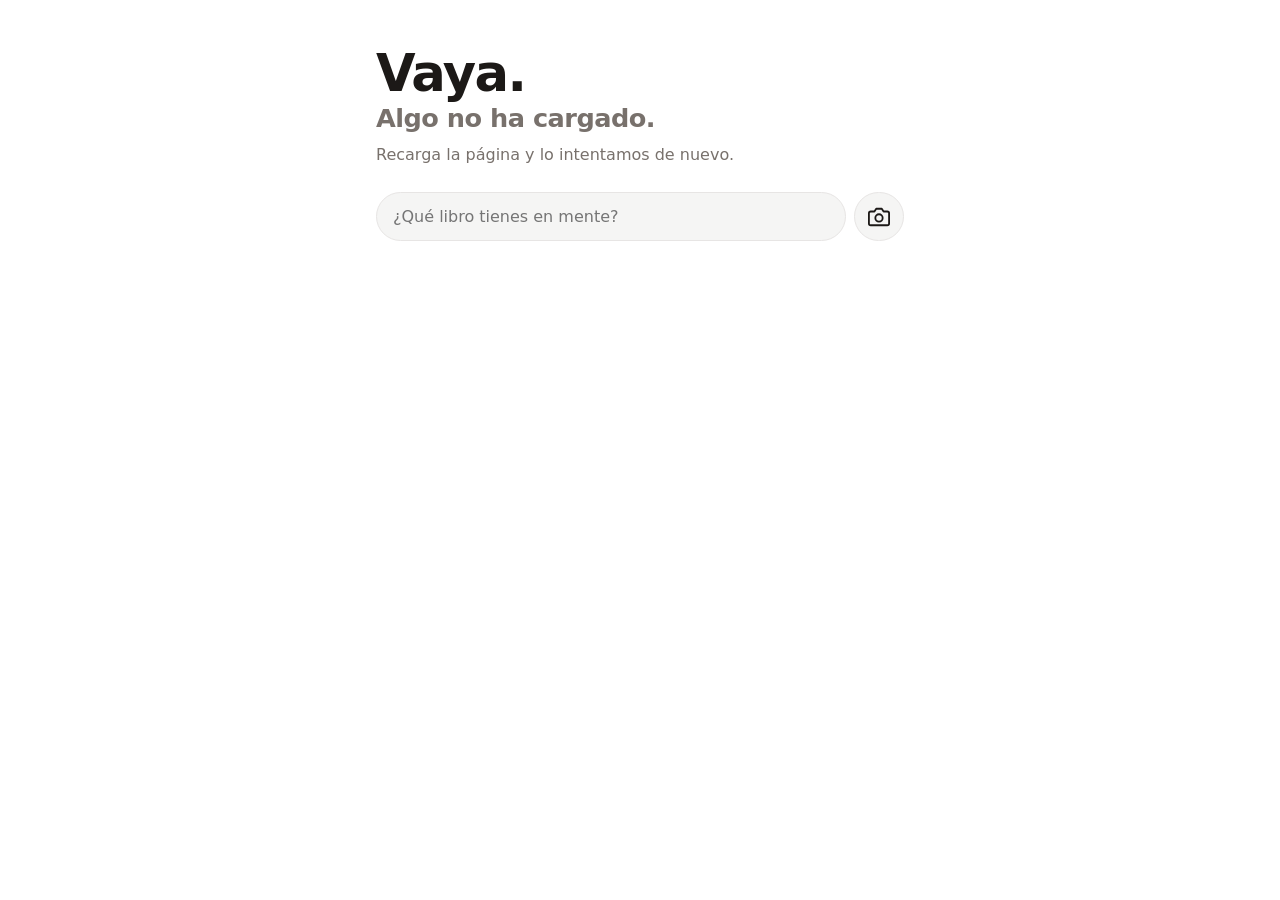
==== index.html @ 594424d7 "Fase 2: apuntar libros (reservar o en casa) y reservar de la lista de deseos Co-Authored-By: Claude " ====
<!doctype html>
<html lang="es">
<head>
  <meta charset="utf-8">
  <meta name="viewport" content="width=device-width, initial-scale=1">
  <title>Biblioteca</title>
  <link rel="stylesheet" href="tema.css">
  <link rel="stylesheet" href="estilos.css">
</head>
<body>
  <main>
    <header id="portada">
      <p id="cifra">…</p>
      <p id="lema">Y contando.</p>
      <p id="resumen" class="suave">Cargando libros…</p>
    </header>

    <form id="buscador" role="search">
      <input id="consulta" type="search" placeholder="¿Qué libro tienes en mente?" autocomplete="off" enterkeyhint="search">
      <button id="camara" type="button" aria-label="Escanear código de barras">
        <svg viewBox="0 0 24 24" width="22" height="22" fill="none" stroke="currentColor" stroke-width="2" stroke-linecap="round" stroke-linejoin="round"><path d="M23 19a2 2 0 0 1-2 2H3a2 2 0 0 1-2-2V8a2 2 0 0 1 2-2h4l2-3h6l2 3h4a2 2 0 0 1 2 2z"/><circle cx="12" cy="13" r="4"/></svg>
      </button>
    </form>

    <div id="escaneado" hidden></div>
    <div id="veredicto" hidden></div>
    <button id="cotillea" type="button" hidden>Cotillea su biblioteca</button>
    <ul id="resultados"></ul>
  </main>

  <div id="escaner" class="capa" hidden>
    <div class="caja">
      <p class="caja-titulo">Dale la vuelta al libro.</p>
      <p class="suave">Enfoca el código de barras de la contraportada.</p>
      <div id="lector"></div>
      <p id="escaner-aviso" class="suave"></p>
      <button id="escaner-cerrar" type="button" class="secundario">Cancelar</button>
    </div>
  </div>

  <div id="formulario" class="capa" hidden>
    <form id="form" class="caja" novalidate>
      <p id="form-titulo" class="caja-titulo">Apúntalo.</p>
      <p id="form-sub" class="suave"></p>
      <div id="form-libro">
        <div class="opciones">
          <label><input type="radio" name="estado" value="Reservado"><span>Se lo voy a regalar</span></label>
          <label><input type="radio" name="estado" value="En casa"><span>Ya está en casa</span></label>
        </div>
        <label class="campo">Título<input name="titulo" maxlength="200" autocomplete="off"></label>
        <label class="campo">Autor<input name="autor" maxlength="200" autocomplete="off"></label>
        <label class="campo">ISBN <span class="suave">· opcional, rellena el resto solo</span><input name="isbn" inputmode="numeric" maxlength="17" autocomplete="off"></label>
      </div>
      <label id="form-nombre" class="campo">Tu nombre <span class="suave">· opcional, solo lo verán los padres</span><input name="nombre" maxlength="60" autocomplete="given-name"></label>
      <p id="form-aviso" class="aviso"></p>
      <button id="form-enviar" type="submit" class="primario">Apuntarlo</button>
      <button id="form-cerrar" type="button" class="secundario">Cancelar</button>
    </form>
  </div>

  <script src="config.js"></script>
  <script src="datos-ejemplo.js"></script>
  <script src="app.js"></script>
</body>
</html>
---- tema.css ----
/* Tema visual: colores y tipografía. Cambiar este archivo cambia el aspecto, no el funcionamiento. */
:root {
  --fondo: #ffffff;
  --superficie: #f5f5f4;
  --texto: #1c1917;
  --texto-suave: #78716c;
  --borde: #e7e5e4;
  --acento: #1c1917;

  --en-casa: #15803d;
  --reservado: #b45309;
  --deseo: #7c3aed;
  --no-tiene: #78716c;

  --fuente: system-ui, -apple-system, "Segoe UI", Roboto, sans-serif;
  --radio: 14px;
}
---- estilos.css ----
/* Estructura y disposición. Los colores vienen de tema.css. */
[hidden] { display: none !important; }
* { box-sizing: border-box; }

body {
  margin: 0;
  background: var(--fondo);
  color: var(--texto);
  font-family: var(--fuente);
  -webkit-text-size-adjust: 100%;
}

main {
  max-width: 560px;
  margin: 0 auto;
  padding: 24px 16px 48px;
}

#portada { margin: 24px 0 20px; }
#cifra { font-size: 3.2rem; font-weight: 700; letter-spacing: -0.03em; line-height: 1; margin: 0; }
#lema { font-size: 1.6rem; font-weight: 700; letter-spacing: -0.02em; color: var(--texto-suave); margin: 4px 0 12px; }
.suave { color: var(--texto-suave); margin: 0; }

#cotillea {
  margin: 20px 0 0;
  padding: 0;
  border: 0;
  background: none;
  color: var(--acento);
  font: inherit;
  font-weight: 600;
  cursor: pointer;
}
#cotillea::after { content: " →"; }
#cotillea[aria-expanded="true"]::after { content: " ↑"; }

#buscador {
  display: flex;
  gap: 8px;
  position: sticky;
  top: 0;
  padding: 8px 0;
  background: var(--fondo);
}

#consulta {
  flex: 1;
  min-width: 0;
  font: inherit;
  font-size: 1rem; /* 16px evita el zoom automático en iPhone */
  padding: 14px 16px;
  border: 1px solid var(--borde);
  border-radius: 999px;
  background: var(--superficie);
  color: var(--texto);
}
#consulta:focus { outline: 2px solid var(--acento); outline-offset: 1px; }

#camara {
  flex: none;
  width: 50px;
  border: 1px solid var(--borde);
  border-radius: 999px;
  background: var(--superficie);
  color: var(--texto);
  display: grid;
  place-items: center;
  cursor: pointer;
}

#veredicto {
  margin: 16px 0 8px;
  padding: 14px 16px;
  border-radius: var(--radio);
  background: var(--superficie);
  font-weight: 600;
}
#veredicto small { display: block; font-weight: 400; color: var(--texto-suave); margin-top: 4px; }

#escaneado {
  display: flex;
  gap: 14px;
  align-items: center;
  margin: 16px 0 0;
  color: var(--texto-suave);
  font-size: 0.9rem;
}
#escaneado strong { display: block; color: var(--texto); font-size: 1rem; }

.capa {
  position: fixed;
  inset: 0;
  z-index: 10;
  background: rgb(0 0 0 / 0.6);
  display: grid;
  place-items: center;
  padding: 16px;
  overflow-y: auto;
}
.capa[hidden] { display: none; }
.caja {
  width: 100%;
  max-width: 420px;
  background: var(--fondo);
  border-radius: var(--radio);
  padding: 20px;
  text-align: center;
}
.caja-titulo { font-size: 1.3rem; font-weight: 700; margin: 0 0 4px; }
#lector { margin: 16px 0 8px; border-radius: 10px; overflow: hidden; background: #000; min-height: 200px; }
#lector video { width: 100% !important; display: block; }
#escaner-aviso:empty { display: none; }

.primario, .secundario {
  display: block;
  width: 100%;
  margin-top: 8px;
  padding: 13px 20px;
  border-radius: 999px;
  font: inherit;
  font-weight: 600;
  cursor: pointer;
}
.primario { border: 0; background: var(--acento); color: var(--fondo); }
.primario:disabled { opacity: 0.5; }
.secundario { border: 1px solid var(--borde); background: var(--superficie); color: var(--texto); }

.acciones { margin-top: 12px; }
#veredicto .enlace, .reservar {
  margin-top: 10px;
  padding: 0;
  border: 0;
  background: none;
  color: var(--acento);
  font: inherit;
  font-size: 0.9rem;
  font-weight: 600;
  text-decoration: underline;
  cursor: pointer;
}
.reservar { display: block; margin-top: 8px; }

#form { text-align: left; }
#form .caja-titulo, #form > .suave { text-align: center; }
.opciones { display: flex; gap: 8px; margin: 16px 0 4px; }
.opciones label { flex: 1; }
.opciones input { position: absolute; opacity: 0; }
.opciones span {
  display: block;
  padding: 10px 8px;
  border: 1px solid var(--borde);
  border-radius: 10px;
  text-align: center;
  font-size: 0.9rem;
  font-weight: 600;
  cursor: pointer;
}
.opciones input:checked + span { border-color: var(--acento); background: var(--superficie); outline: 1px solid var(--acento); }
.opciones input:focus-visible + span { outline: 2px solid var(--acento); }
.campo { display: block; margin-top: 12px; font-size: 0.9rem; font-weight: 600; }
.campo .suave { font-weight: 400; }
.campo input {
  display: block;
  width: 100%;
  margin-top: 4px;
  padding: 12px 14px;
  border: 1px solid var(--borde);
  border-radius: 10px;
  background: var(--superficie);
  color: var(--texto);
  font: inherit;
  font-size: 1rem;
  font-weight: 400;
}
.aviso { min-height: 1.2em; margin: 12px 0 0; font-size: 0.9rem; color: var(--reservado); text-align: center; }

#resultados { list-style: none; padding: 0; margin: 8px 0 0; }

.libro {
  display: flex;
  gap: 14px;
  padding: 12px 0;
  border-bottom: 1px solid var(--borde);
}

.portada {
  flex: none;
  width: 56px;
  height: 78px;
  border-radius: 6px;
  background: var(--superficie);
  object-fit: cover;
  display: grid;
  place-items: center;
  font-size: 1.4rem;
  font-weight: 700;
  color: var(--texto-suave);
}

.datos { min-width: 0; }
.datos h2 { font-size: 1rem; margin: 2px 0; }
.datos p { margin: 2px 0; color: var(--texto-suave); font-size: 0.9rem; }

.estado {
  display: inline-block;
  margin-top: 6px;
  padding: 3px 10px;
  border-radius: 999px;
  font-size: 0.8rem;
  font-weight: 600;
  color: #fff;
}
.estado.en-casa { background: var(--en-casa); }
.estado.reservado { background: var(--reservado); }
.estado.lista-deseos { background: var(--deseo); }
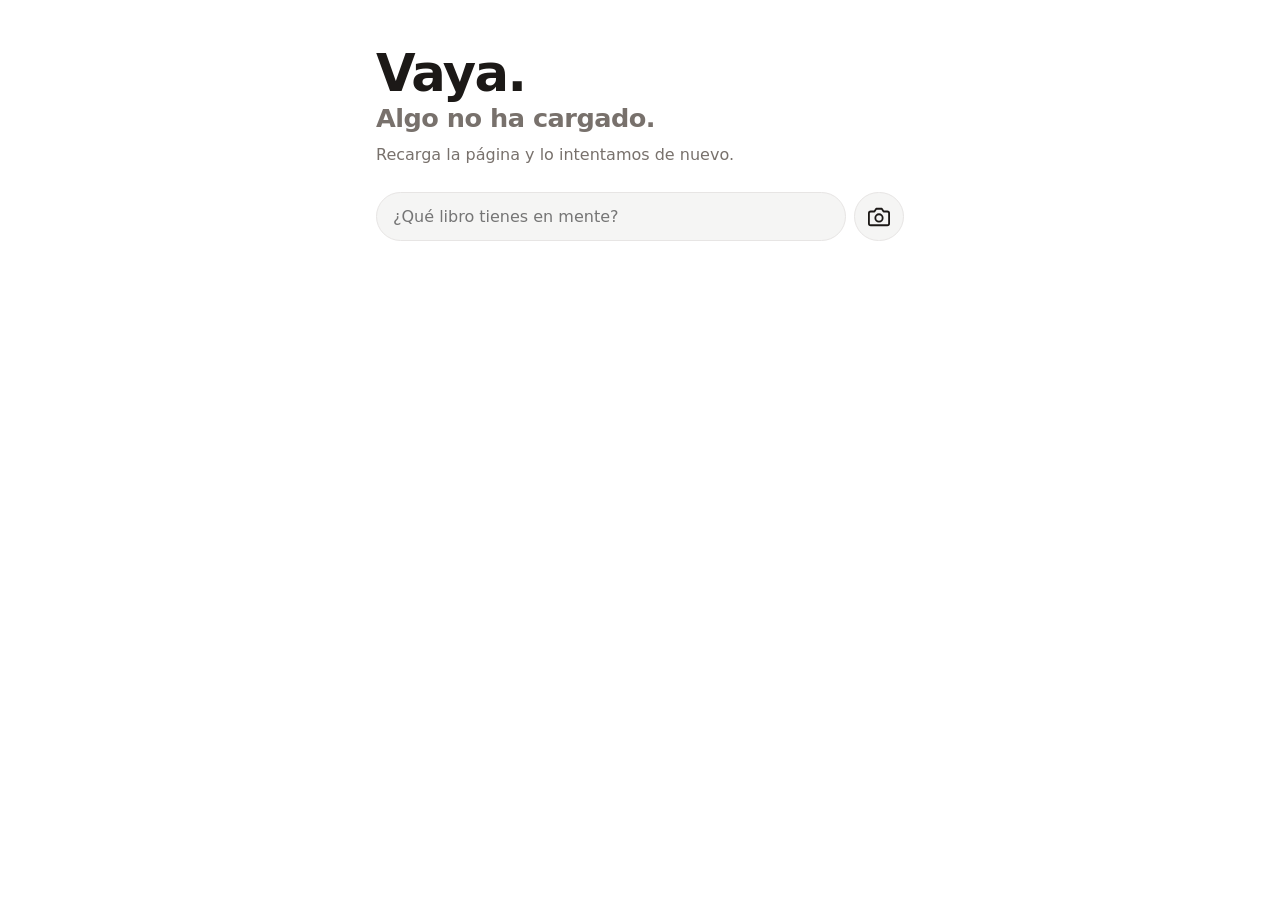
==== commit 36096fa2: "Estética bebé en /bebe/ y textos separados de la lógica La versión original no cambia: sus textos pa" ====
--- a/index.html
+++ b/index.html
@@ -59,6 +59,7 @@
   </div>
 
   <script src="config.js"></script>
+  <script src="textos.js"></script>
   <script src="datos-ejemplo.js"></script>
   <script src="app.js"></script>
 </body>
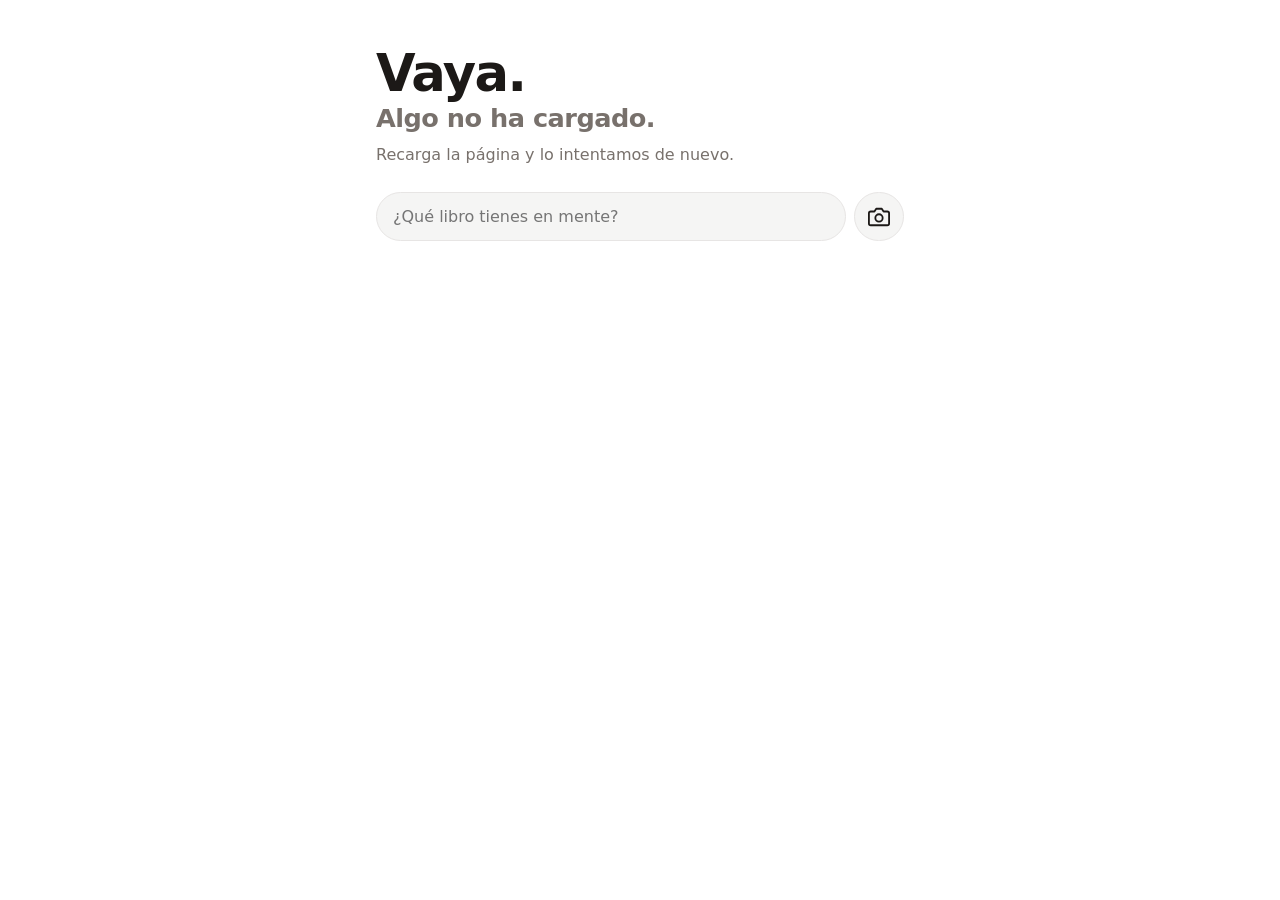
==== commit cad9f12a: "Editar cuentos desde la web, textos menos consumistas y búsqueda en plural Co-Authored-By: Claude Op" ====
--- a/index.html
+++ b/index.html
@@ -49,7 +49,7 @@
         </div>
         <label class="campo">Título<input name="titulo" maxlength="200" autocomplete="off"></label>
         <label class="campo">Autor<input name="autor" maxlength="200" autocomplete="off"></label>
-        <label class="campo">ISBN <span class="suave">· opcional, rellena el resto solo</span><input name="isbn" inputmode="numeric" maxlength="17" autocomplete="off"></label>
+        <label id="campo-isbn" class="campo">ISBN <span class="suave">· opcional, rellena el resto solo</span><input name="isbn" inputmode="numeric" maxlength="17" autocomplete="off"></label>
       </div>
       <label id="form-nombre" class="campo">Tu nombre <span class="suave">· opcional, solo lo verán los padres</span><input name="nombre" maxlength="60" autocomplete="given-name"></label>
       <p id="form-aviso" class="aviso"></p>
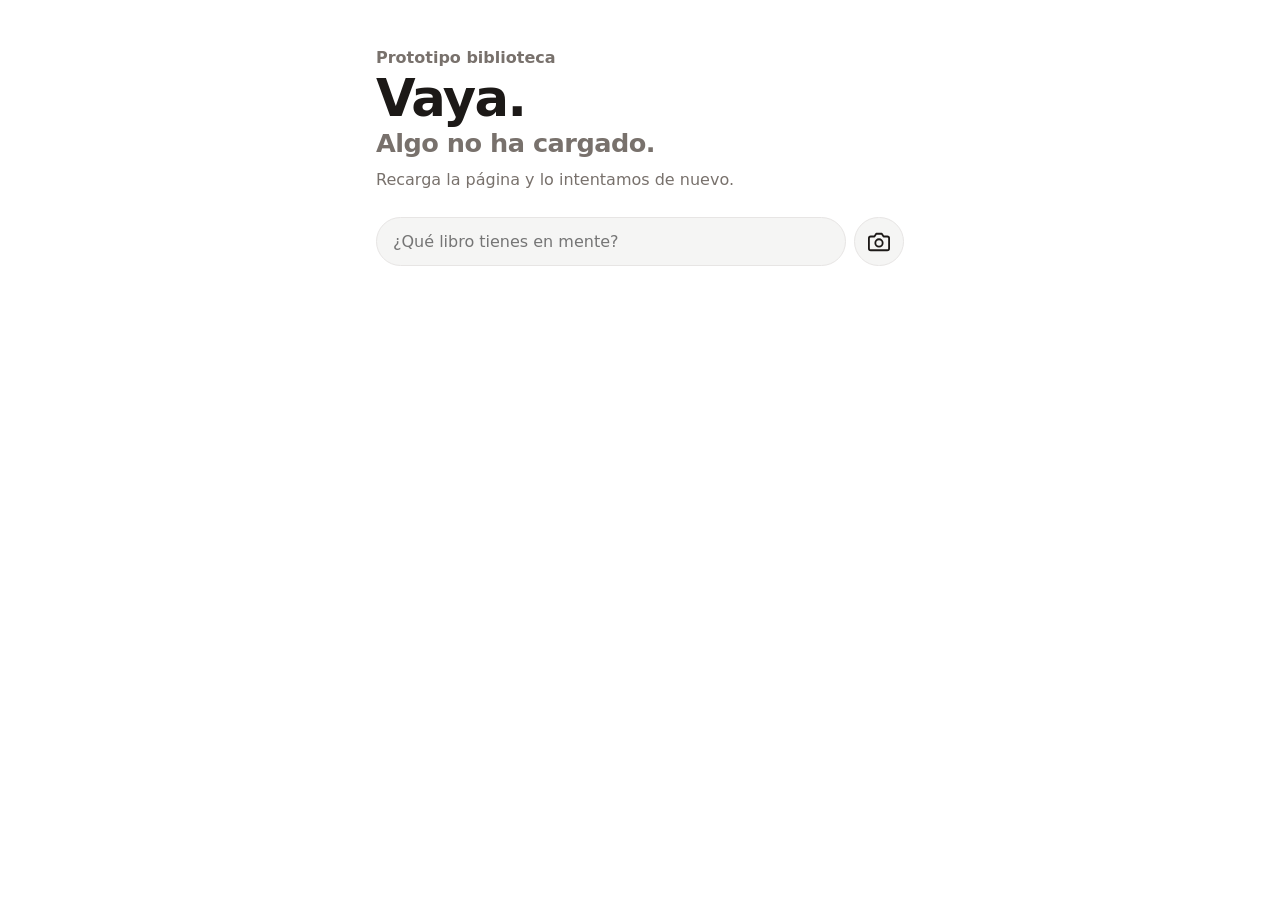
==== commit 857ff98b: "Título de la biblioteca encima del recuento Co-Authored-By: Claude Opus 5.5 <noreply@anthropic.com> " ====
--- a/index.html
+++ b/index.html
@@ -10,6 +10,7 @@
 <body>
   <main>
     <header id="portada">
+      <p id="titulo-biblioteca"></p>
       <p id="cifra">…</p>
       <p id="lema">Y contando.</p>
       <p id="resumen" class="suave">Cargando libros…</p>
--- a/estilos.css
+++ b/estilos.css
@@ -17,6 +17,8 @@
 }
 
 #portada { margin: 24px 0 20px; }
+#titulo-biblioteca { font-weight: 600; color: var(--texto-suave); margin: 0 0 6px; }
+#titulo-biblioteca:empty { display: none; }
 #cifra { font-size: 3.2rem; font-weight: 700; letter-spacing: -0.03em; line-height: 1; margin: 0; }
 #lema { font-size: 1.6rem; font-weight: 700; letter-spacing: -0.02em; color: var(--texto-suave); margin: 4px 0 12px; }
 .suave { color: var(--texto-suave); margin: 0; }
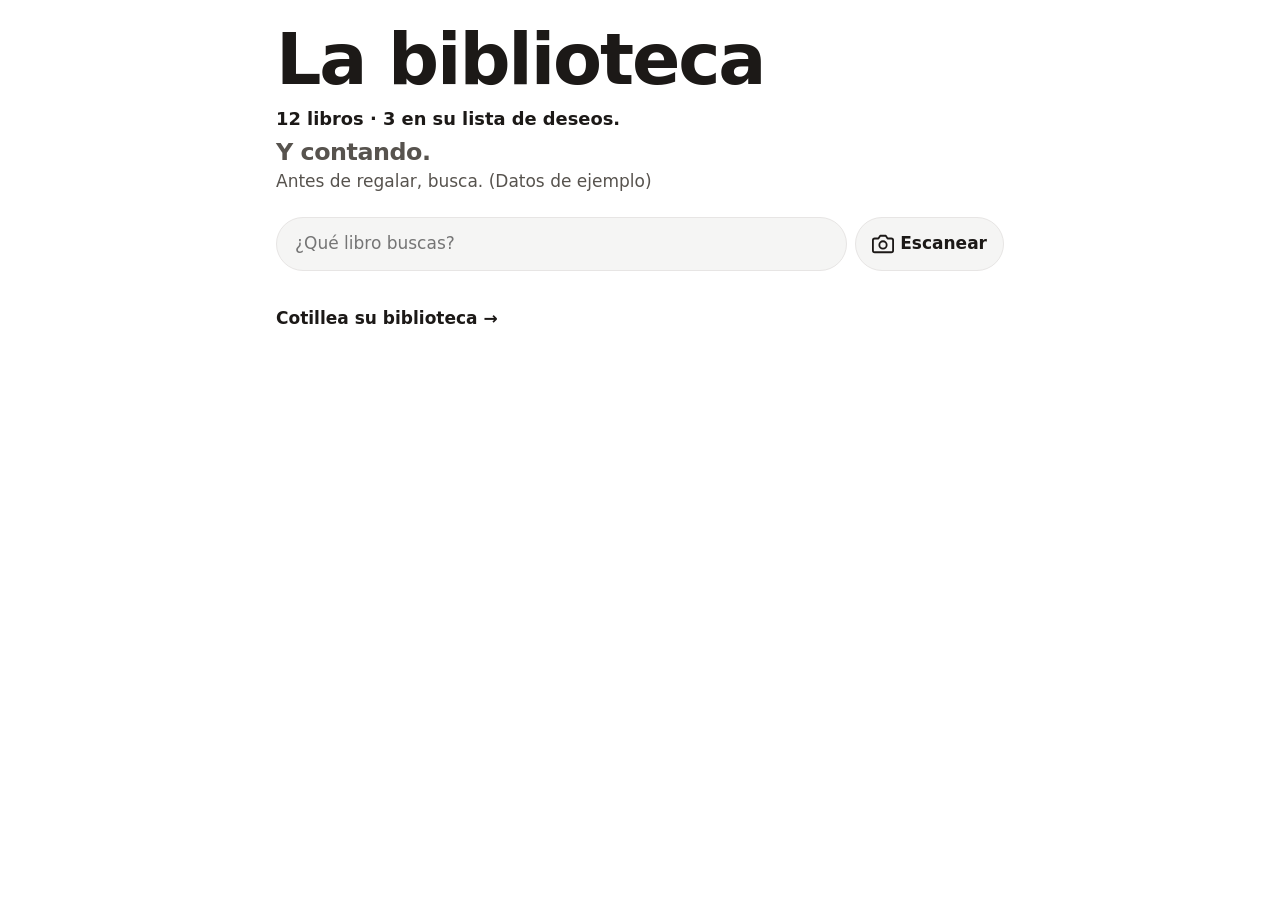
==== commit 8ac00278: "Plantilla al día: motor de Celia, dos estéticas actualizadas y biblioteca de ejemplo más completa Co" ====
--- a/index.html
+++ b/index.html
@@ -4,30 +4,33 @@
   <meta charset="utf-8">
   <meta name="viewport" content="width=device-width, initial-scale=1">
   <title>Biblioteca</title>
+  <link rel="stylesheet" href="estilos.css">
   <link rel="stylesheet" href="tema.css">
-  <link rel="stylesheet" href="estilos.css">
 </head>
 <body>
   <main>
     <header id="portada">
-      <p id="titulo-biblioteca"></p>
-      <p id="cifra">…</p>
+      <h1 id="titulo-biblioteca"></h1>
+      <p id="cifra">Cargando libros…</p>
       <p id="lema">Y contando.</p>
-      <p id="resumen" class="suave">Cargando libros…</p>
+      <p id="resumen" class="suave"></p>
     </header>
 
     <form id="buscador" role="search">
-      <input id="consulta" type="search" placeholder="¿Qué libro tienes en mente?" autocomplete="off" enterkeyhint="search">
-      <button id="camara" type="button" aria-label="Escanear código de barras">
-        <svg viewBox="0 0 24 24" width="22" height="22" fill="none" stroke="currentColor" stroke-width="2" stroke-linecap="round" stroke-linejoin="round"><path d="M23 19a2 2 0 0 1-2 2H3a2 2 0 0 1-2-2V8a2 2 0 0 1 2-2h4l2-3h6l2 3h4a2 2 0 0 1 2 2z"/><circle cx="12" cy="13" r="4"/></svg>
+      <input id="consulta" type="search" placeholder="¿Qué libro buscas?" autocomplete="off" enterkeyhint="search">
+      <button id="camara" type="button" aria-label="Escanear el código de barras">
+        <svg viewBox="0 0 24 24" width="22" height="22" aria-hidden="true" fill="none" stroke="currentColor" stroke-width="2" stroke-linecap="round" stroke-linejoin="round"><path d="M23 19a2 2 0 0 1-2 2H3a2 2 0 0 1-2-2V8a2 2 0 0 1 2-2h4l2-3h6l2 3h4a2 2 0 0 1 2 2z"/><circle cx="12" cy="13" r="4"/></svg>
+        <span>Escanear</span>
       </button>
     </form>
 
     <div id="escaneado" hidden></div>
     <div id="veredicto" hidden></div>
-    <button id="cotillea" type="button" hidden>Cotillea su biblioteca</button>
-    <ul id="resultados"></ul>
+    <button id="cotillea" type="button" hidden>Ver la estantería</button>
+    <div id="resultados"></div>
   </main>
+
+  <div id="aviso-flotante" role="status" aria-live="polite" hidden></div>
 
   <div id="escaner" class="capa" hidden>
     <div class="caja">
--- a/estilos.css
+++ b/estilos.css
@@ -2,45 +2,40 @@
 [hidden] { display: none !important; }
 * { box-sizing: border-box; }
 
+/* Base de 17px: más legible para los abuelos. Todo lo demás va en rem. */
+html { font-size: 106.25%; }
+
 body {
   margin: 0;
   background: var(--fondo);
   color: var(--texto);
   font-family: var(--fuente);
+  line-height: 1.4;
   -webkit-text-size-adjust: 100%;
 }
 
 main {
-  max-width: 560px;
+  max-width: 760px;
   margin: 0 auto;
-  padding: 24px 16px 48px;
-}
-
-#portada { margin: 24px 0 20px; }
-#titulo-biblioteca { font-weight: 600; color: var(--texto-suave); margin: 0 0 6px; }
+  padding: 16px 16px 48px;
+}
+
+#portada { margin: 8px 0 16px; }
+#titulo-biblioteca { margin: 0; line-height: 1; }
 #titulo-biblioteca:empty { display: none; }
-#cifra { font-size: 3.2rem; font-weight: 700; letter-spacing: -0.03em; line-height: 1; margin: 0; }
-#lema { font-size: 1.6rem; font-weight: 700; letter-spacing: -0.02em; color: var(--texto-suave); margin: 4px 0 12px; }
+.titulo-pre, .titulo-nombre { display: block; }
+#cifra { margin: 12px 0 0; font-weight: 600; }
+#lema { margin: 4px 0 0; }
+#resumen:empty { display: none; }
 .suave { color: var(--texto-suave); margin: 0; }
 
-#cotillea {
-  margin: 20px 0 0;
-  padding: 0;
-  border: 0;
-  background: none;
-  color: var(--acento);
-  font: inherit;
-  font-weight: 600;
-  cursor: pointer;
-}
-#cotillea::after { content: " →"; }
-#cotillea[aria-expanded="true"]::after { content: " ↑"; }
-
+/* Buscador: arriba y siempre a mano al bajar por la estantería */
 #buscador {
   display: flex;
   gap: 8px;
   position: sticky;
   top: 0;
+  z-index: 5;
   padding: 8px 0;
   background: var(--fondo);
 }
@@ -49,35 +44,44 @@
   flex: 1;
   min-width: 0;
   font: inherit;
-  font-size: 1rem; /* 16px evita el zoom automático en iPhone */
-  padding: 14px 16px;
+  font-size: 1rem; /* más de 16px: evita el zoom automático en iPhone */
+  padding: 14px 18px;
   border: 1px solid var(--borde);
   border-radius: 999px;
   background: var(--superficie);
   color: var(--texto);
 }
 #consulta:focus { outline: 2px solid var(--acento); outline-offset: 1px; }
+/* En móvil el botón Escanear le quita ancho: ajustamos para que la frase quepa entera */
+@media (max-width: 480px) {
+  #consulta { padding: 14px 12px 14px 16px; }
+  #consulta::placeholder { font-size: 0.9rem; }
+  #camara { padding: 0 12px; gap: 4px; }
+}
 
 #camara {
   flex: none;
-  width: 50px;
-  border: 1px solid var(--borde);
-  border-radius: 999px;
-  background: var(--superficie);
-  color: var(--texto);
-  display: grid;
-  place-items: center;
+  display: flex;
+  align-items: center;
+  gap: 6px;
+  padding: 0 16px;
+  border: 1px solid var(--borde);
+  border-radius: 999px;
+  background: var(--superficie);
+  color: var(--texto);
+  font: inherit;
+  font-weight: 600;
   cursor: pointer;
 }
 
 #veredicto {
   margin: 16px 0 8px;
-  padding: 14px 16px;
+  padding: 16px 18px;
   border-radius: var(--radio);
   background: var(--superficie);
   font-weight: 600;
 }
-#veredicto small { display: block; font-weight: 400; color: var(--texto-suave); margin-top: 4px; }
+#veredicto small { display: block; font-weight: 400; color: var(--texto-suave); margin-top: 4px; font-size: 0.95rem; }
 
 #escaneado {
   display: flex;
@@ -85,9 +89,10 @@
   align-items: center;
   margin: 16px 0 0;
   color: var(--texto-suave);
-  font-size: 0.9rem;
+  font-size: 0.95rem;
 }
 #escaneado strong { display: block; color: var(--texto); font-size: 1rem; }
+#escaneado img { width: 56px; height: 78px; object-fit: cover; border-radius: 8px; }
 
 .capa {
   position: fixed;
@@ -102,7 +107,7 @@
 .capa[hidden] { display: none; }
 .caja {
   width: 100%;
-  max-width: 420px;
+  max-width: 440px;
   background: var(--fondo);
   border-radius: var(--radio);
   padding: 20px;
@@ -128,19 +133,36 @@
 .secundario { border: 1px solid var(--borde); background: var(--superficie); color: var(--texto); }
 
 .acciones { margin-top: 12px; }
-#veredicto .enlace, .reservar {
+#veredicto .volver { display: block; margin-top: 14px; }
+
+#aviso-flotante {
+  position: fixed;
+  left: 50%;
+  bottom: 20px;
+  z-index: 20;
+  width: calc(100% - 32px);
+  max-width: 420px;
+  transform: translateX(-50%);
+  padding: 14px 18px;
+  border-radius: var(--radio);
+  background: var(--superficie);
+  box-shadow: 0 6px 20px rgb(0 0 0 / 0.18);
+  font-weight: 600;
+}
+#aviso-flotante small { display: block; font-weight: 400; color: var(--texto-suave); margin-top: 2px; font-size: 0.95rem; }
+
+#veredicto .enlace {
   margin-top: 10px;
   padding: 0;
   border: 0;
   background: none;
   color: var(--acento);
   font: inherit;
-  font-size: 0.9rem;
+  font-size: 0.95rem;
   font-weight: 600;
   text-decoration: underline;
   cursor: pointer;
 }
-.reservar { display: block; margin-top: 8px; }
 
 #form { text-align: left; }
 #form .caja-titulo, #form > .suave { text-align: center; }
@@ -153,13 +175,13 @@
   border: 1px solid var(--borde);
   border-radius: 10px;
   text-align: center;
-  font-size: 0.9rem;
+  font-size: 0.95rem;
   font-weight: 600;
   cursor: pointer;
 }
 .opciones input:checked + span { border-color: var(--acento); background: var(--superficie); outline: 1px solid var(--acento); }
 .opciones input:focus-visible + span { outline: 2px solid var(--acento); }
-.campo { display: block; margin-top: 12px; font-size: 0.9rem; font-weight: 600; }
+.campo { display: block; margin-top: 12px; font-size: 0.95rem; font-weight: 600; }
 .campo .suave { font-weight: 400; }
 .campo input {
   display: block;
@@ -174,11 +196,55 @@
   font-size: 1rem;
   font-weight: 400;
 }
-.aviso { min-height: 1.2em; margin: 12px 0 0; font-size: 0.9rem; color: var(--reservado); text-align: center; }
-
-#resultados { list-style: none; padding: 0; margin: 8px 0 0; }
+.aviso { min-height: 1.2em; margin: 12px 0 0; font-size: 0.95rem; color: var(--acento); text-align: center; }
+
+/* --- Estantería: botón para abrirla, secciones y lista de cuentos --- */
+
+#cotillea {
+  display: block;
+  margin: 20px auto 0;
+  padding: 12px 22px;
+  border: 0;
+  border-radius: 999px;
+  background: var(--superficie);
+  color: var(--acento);
+  font: inherit;
+  font-weight: 600;
+  cursor: pointer;
+}
+#cotillea::after { content: " →"; }
+#cotillea[aria-expanded="true"]::after { content: " ↑"; }
+
+/* Filtros: botones grandes que se reparten en varias líneas si no caben */
+.filtros { display: flex; flex-wrap: wrap; gap: 8px; margin: 20px 0 4px; }
+.filtro {
+  display: inline-flex;
+  align-items: center;
+  gap: 6px;
+  padding: 9px 14px;
+  border: 2px solid var(--borde);
+  border-radius: 999px;
+  background: var(--superficie);
+  color: var(--texto);
+  font: inherit;
+  font-size: 0.95rem;
+  font-weight: 600;
+  cursor: pointer;
+}
+.filtro[aria-pressed="true"] { border-color: var(--acento); }
+.filtro .cuenta { padding: 0 8px; }
+
+.seccion { margin-top: 24px; }
+.seccion h2 { display: flex; align-items: center; gap: 8px; margin: 0 0 10px; font-size: 1.2rem; }
+.cuenta { padding: 1px 10px; border-radius: 999px; font-size: 0.9rem; }
+.vacia { margin: 24px 0; font-weight: 600; }
+.vacia small { display: block; font-weight: 400; color: var(--texto-suave); }
+
+.lista-libros { list-style: none; margin: 12px 0 0; padding: 0; }
+.seccion .lista-libros { margin-top: 0; }
 
 .libro {
+  position: relative;
   display: flex;
   gap: 14px;
   padding: 12px 0;
@@ -186,32 +252,44 @@
 }
 
 .portada {
+  position: relative;
   flex: none;
-  width: 56px;
-  height: 78px;
-  border-radius: 6px;
-  background: var(--superficie);
-  object-fit: cover;
+  width: 64px;
+  height: 88px;
+  overflow: hidden;
   display: grid;
   place-items: center;
-  font-size: 1.4rem;
-  font-weight: 700;
+  background: var(--superficie);
+}
+.portada img { position: absolute; inset: 0; width: 100%; height: 100%; object-fit: cover; }
+.inicial { font-size: 1.5rem; font-weight: 700; }
+
+.datos { min-width: 0; flex: 1; padding-right: 44px; } /* hueco para el lápiz */
+.datos h3 { margin: 2px 0; font-size: 1.05rem; line-height: 1.25; overflow-wrap: anywhere; }
+.autor, .nota { margin: 2px 0; font-size: 0.9rem; color: var(--texto-suave); overflow-wrap: anywhere; }
+
+/* Editar: discreto, en la esquina de la tarjeta */
+.editar {
+  position: absolute;
+  top: 8px;
+  right: 8px;
+  width: 40px;
+  height: 40px;
+  display: grid;
+  place-items: center;
+  border: 0;
+  border-radius: 50%;
+  background: transparent;
   color: var(--texto-suave);
-}
-
-.datos { min-width: 0; }
-.datos h2 { font-size: 1rem; margin: 2px 0; }
-.datos p { margin: 2px 0; color: var(--texto-suave); font-size: 0.9rem; }
+  cursor: pointer;
+}
 
 .estado {
   display: inline-block;
   margin-top: 6px;
   padding: 3px 10px;
   border-radius: 999px;
-  font-size: 0.8rem;
-  font-weight: 600;
-  color: #fff;
-}
-.estado.en-casa { background: var(--en-casa); }
-.estado.reservado { background: var(--reservado); }
-.estado.lista-deseos { background: var(--deseo); }
+  font-size: 0.9rem;
+  font-weight: 700;
+}
+.regalar { width: auto; margin-top: 10px; padding: 10px 18px; font-size: 0.95rem; }
--- a/tema.css
+++ b/tema.css
@@ -1,17 +1,43 @@
-/* Tema visual: colores y tipografía. Cambiar este archivo cambia el aspecto, no el funcionamiento. */
+/* Tema minimalista: blanco, negro y poco más. Cambiar este archivo cambia el aspecto, no el funcionamiento. */
 :root {
   --fondo: #ffffff;
   --superficie: #f5f5f4;
   --texto: #1c1917;
-  --texto-suave: #78716c;
+  --texto-suave: #57534e;  /* 7,6:1 sobre blanco */
   --borde: #e7e5e4;
   --acento: #1c1917;
 
   --en-casa: #15803d;
-  --reservado: #b45309;
-  --deseo: #7c3aed;
-  --no-tiene: #78716c;
+  --reservado: #a14a07;
+  --deseo: #6d28d9;
 
   --fuente: system-ui, -apple-system, "Segoe UI", Roboto, sans-serif;
   --radio: 14px;
 }
+
+/* Cabecera: el nombre en grande, sin adornos */
+.titulo-pre { font-size: 1.05rem; font-weight: 600; color: var(--texto-suave); margin-bottom: 4px; }
+.titulo-nombre { font-size: clamp(2.6rem, 12vw, 4.2rem); font-weight: 800; letter-spacing: -0.03em; }
+#cifra { font-size: 1.05rem; }
+#lema { font-size: 1.4rem; font-weight: 700; letter-spacing: -0.02em; color: var(--texto-suave); }
+
+#veredicto { font-size: 1.05rem; }
+
+/* Estantería en lista, separada por líneas finas */
+#cotillea { background: none; padding: 8px 0; margin: 20px 0 0; color: var(--acento); }
+.seccion h2 { font-weight: 700; }
+.cuenta { background: var(--superficie); font-weight: 600; }
+.filtro[aria-pressed="true"] { background: var(--acento); border-color: var(--acento); color: var(--fondo); }
+.filtro[aria-pressed="true"] .cuenta { color: var(--texto); }
+.portada { border-radius: 6px; }
+.inicial { color: var(--texto-suave); }
+#aviso-flotante { border: 1px solid var(--borde); }
+
+/* Etiquetas de estado en color sólido con texto blanco */
+.estado { color: #fff; }
+.estado.en-casa { background: var(--en-casa); }
+.estado.reservado { background: var(--reservado); }
+.estado.lista-deseos { background: var(--deseo); }
+.estado.sin-estado { background: var(--superficie); color: var(--texto-suave); }
+
+.primario { color: var(--fondo); }
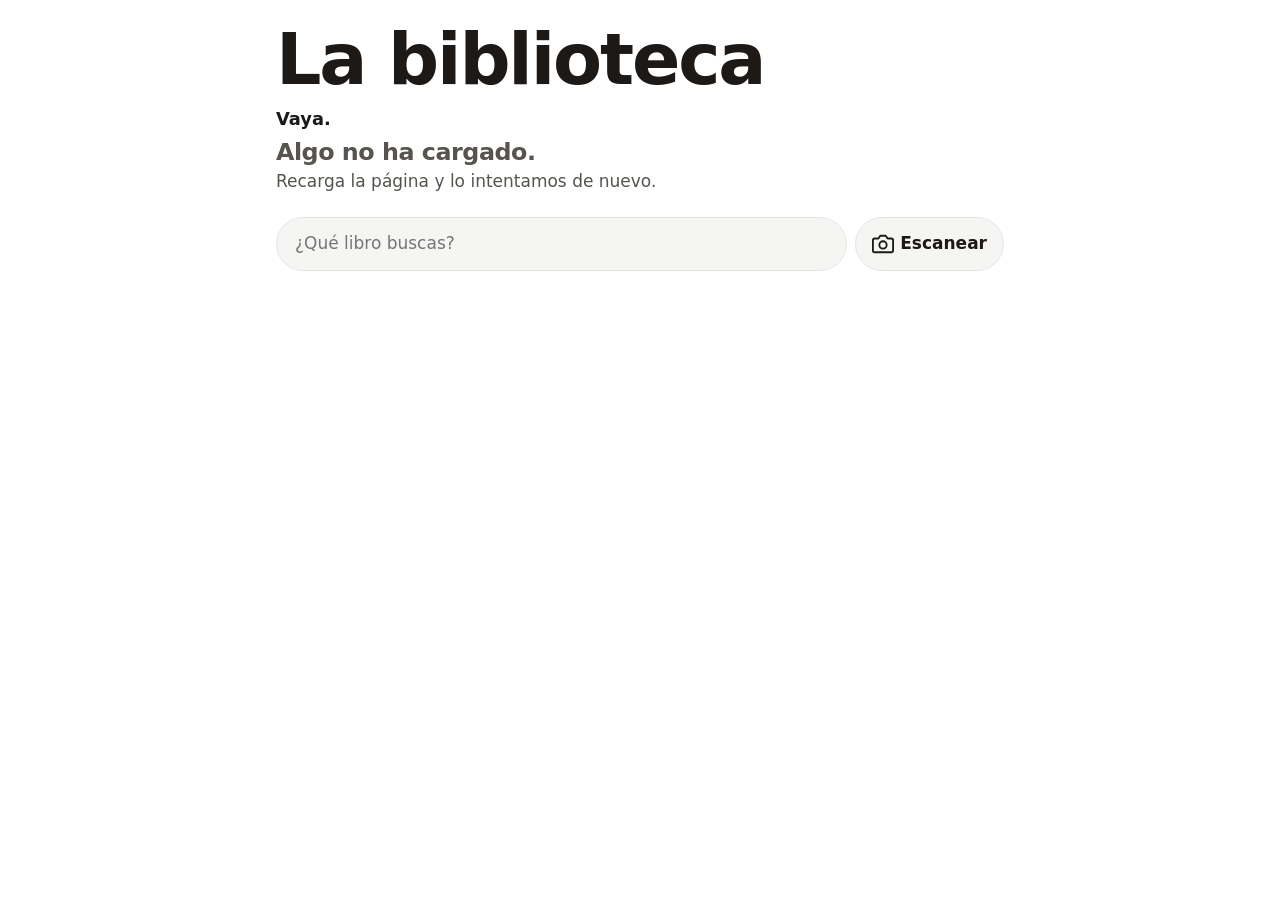
==== commit 629e6d60: "Contraseña de la casa: página de entrada y comprobación en el script del Sheet La contraseña se guar" ====
--- a/index.html
+++ b/index.html
@@ -15,6 +15,16 @@
       <p id="lema">Y contando.</p>
       <p id="resumen" class="suave"></p>
     </header>
+
+    <form id="acceso" hidden>
+      <p class="caja-titulo">Esta biblioteca es de la familia.</p>
+      <p class="suave">Escribe la contraseña de la casa para entrar.</p>
+      <label class="campo">Contraseña de la casa
+        <input id="clave" type="text" autocomplete="off" autocapitalize="none" autocorrect="off" spellcheck="false" enterkeyhint="go">
+      </label>
+      <p id="acceso-aviso" class="aviso" role="alert"></p>
+      <button id="acceso-entrar" type="submit" class="primario">Entrar</button>
+    </form>
 
     <form id="buscador" role="search">
       <input id="consulta" type="search" placeholder="¿Qué libro buscas?" autocomplete="off" enterkeyhint="search">
--- a/estilos.css
+++ b/estilos.css
@@ -28,6 +28,12 @@
 #lema { margin: 4px 0 0; }
 #resumen:empty { display: none; }
 .suave { color: var(--texto-suave); margin: 0; }
+
+/* Página de entrada con la contraseña de la casa */
+#acceso { max-width: 440px; margin: 8px auto 0; padding: 22px 20px; border-radius: var(--radio); background: var(--superficie); text-align: center; }
+#acceso .campo { text-align: left; }
+body.bloqueada #buscador, body.bloqueada #escaneado, body.bloqueada #veredicto,
+body.bloqueada #cotillea, body.bloqueada #resultados, body.bloqueada #lema { display: none; }
 
 /* Buscador: arriba y siempre a mano al bajar por la estantería */
 #buscador {
--- a/tema.css
+++ b/tema.css
@@ -32,6 +32,7 @@
 .portada { border-radius: 6px; }
 .inicial { color: var(--texto-suave); }
 #aviso-flotante { border: 1px solid var(--borde); }
+#acceso { border: 1px solid var(--borde); background: var(--fondo); }
 
 /* Etiquetas de estado en color sólido con texto blanco */
 .estado { color: #fff; }
